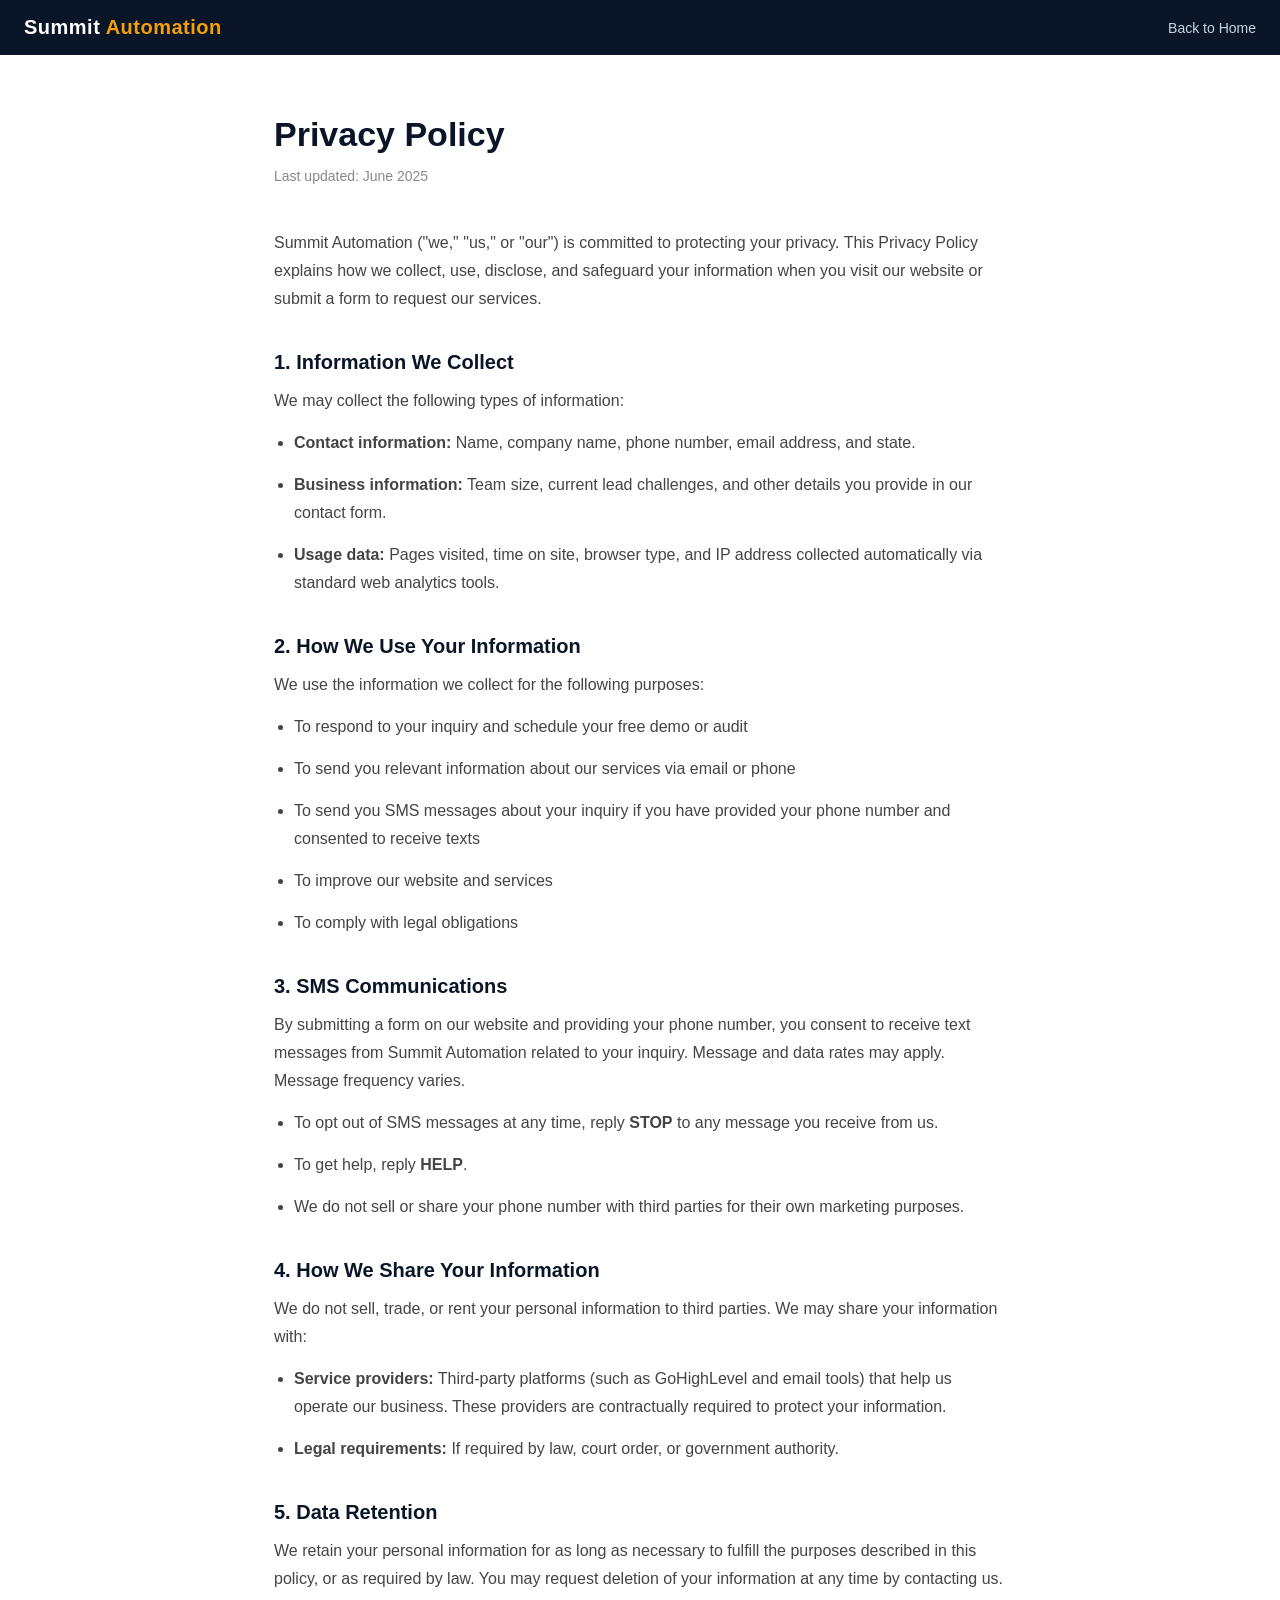
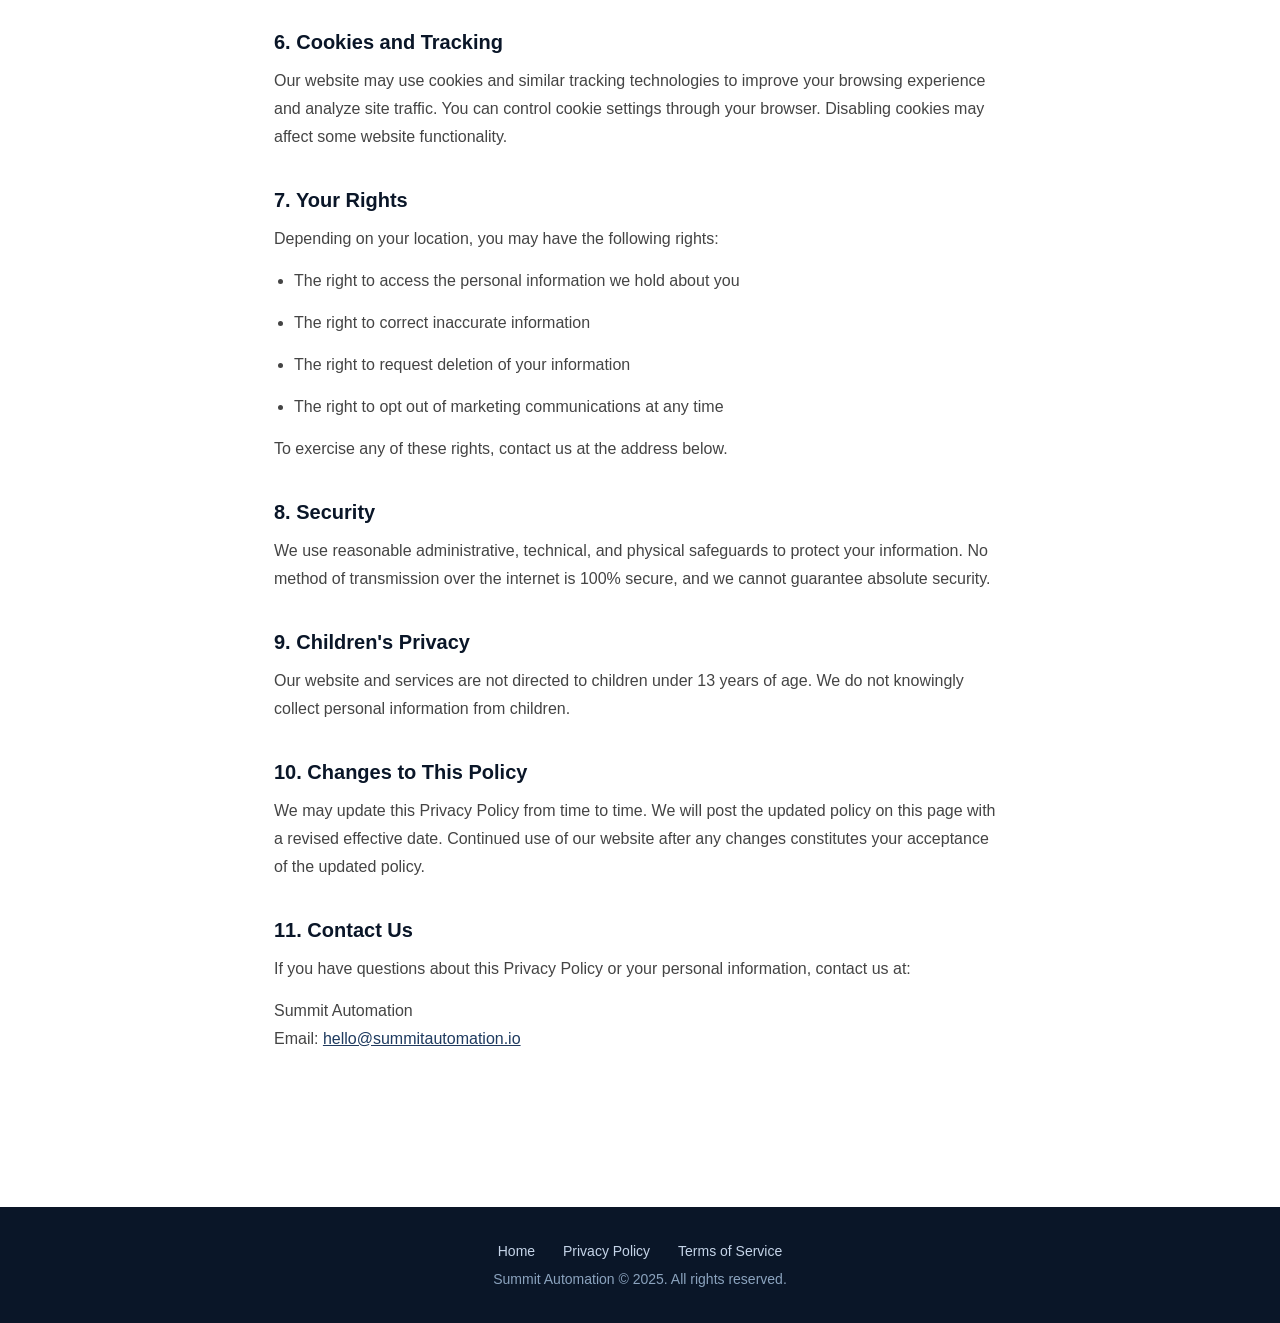
==== docs/privacy-policy.html @ a47a6fb3 "Move website to docs/ for GitHub Pages Extracted inline CSS to docs/styles.css and added docs/script" ====
<!DOCTYPE html>
<html lang="en">
<head>
  <meta charset="UTF-8" />
  <meta name="viewport" content="width=device-width, initial-scale=1.0" />
  <title>Privacy Policy - Summit Automation</title>
  <link rel="stylesheet" href="styles.css" />
</head>
<body>

<nav>
  <span class="logo">Summit <span>Automation</span></span>
  <a href="index.html">Back to Home</a>
</nav>

<div class="content">
  <h1>Privacy Policy</h1>
  <p class="updated">Last updated: June 2025</p>

  <p>Summit Automation ("we," "us," or "our") is committed to protecting your privacy. This Privacy Policy explains how we collect, use, disclose, and safeguard your information when you visit our website or submit a form to request our services.</p>

  <h2>1. Information We Collect</h2>
  <p>We may collect the following types of information:</p>
  <ul>
    <li><strong>Contact information:</strong> Name, company name, phone number, email address, and state.</li>
    <li><strong>Business information:</strong> Team size, current lead challenges, and other details you provide in our contact form.</li>
    <li><strong>Usage data:</strong> Pages visited, time on site, browser type, and IP address collected automatically via standard web analytics tools.</li>
  </ul>

  <h2>2. How We Use Your Information</h2>
  <p>We use the information we collect for the following purposes:</p>
  <ul>
    <li>To respond to your inquiry and schedule your free demo or audit</li>
    <li>To send you relevant information about our services via email or phone</li>
    <li>To send you SMS messages about your inquiry if you have provided your phone number and consented to receive texts</li>
    <li>To improve our website and services</li>
    <li>To comply with legal obligations</li>
  </ul>

  <h2>3. SMS Communications</h2>
  <p>By submitting a form on our website and providing your phone number, you consent to receive text messages from Summit Automation related to your inquiry. Message and data rates may apply. Message frequency varies.</p>
  <ul>
    <li>To opt out of SMS messages at any time, reply <strong>STOP</strong> to any message you receive from us.</li>
    <li>To get help, reply <strong>HELP</strong>.</li>
    <li>We do not sell or share your phone number with third parties for their own marketing purposes.</li>
  </ul>

  <h2>4. How We Share Your Information</h2>
  <p>We do not sell, trade, or rent your personal information to third parties. We may share your information with:</p>
  <ul>
    <li><strong>Service providers:</strong> Third-party platforms (such as GoHighLevel and email tools) that help us operate our business. These providers are contractually required to protect your information.</li>
    <li><strong>Legal requirements:</strong> If required by law, court order, or government authority.</li>
  </ul>

  <h2>5. Data Retention</h2>
  <p>We retain your personal information for as long as necessary to fulfill the purposes described in this policy, or as required by law. You may request deletion of your information at any time by contacting us.</p>

  <h2>6. Cookies and Tracking</h2>
  <p>Our website may use cookies and similar tracking technologies to improve your browsing experience and analyze site traffic. You can control cookie settings through your browser. Disabling cookies may affect some website functionality.</p>

  <h2>7. Your Rights</h2>
  <p>Depending on your location, you may have the following rights:</p>
  <ul>
    <li>The right to access the personal information we hold about you</li>
    <li>The right to correct inaccurate information</li>
    <li>The right to request deletion of your information</li>
    <li>The right to opt out of marketing communications at any time</li>
  </ul>
  <p>To exercise any of these rights, contact us at the address below.</p>

  <h2>8. Security</h2>
  <p>We use reasonable administrative, technical, and physical safeguards to protect your information. No method of transmission over the internet is 100% secure, and we cannot guarantee absolute security.</p>

  <h2>9. Children's Privacy</h2>
  <p>Our website and services are not directed to children under 13 years of age. We do not knowingly collect personal information from children.</p>

  <h2>10. Changes to This Policy</h2>
  <p>We may update this Privacy Policy from time to time. We will post the updated policy on this page with a revised effective date. Continued use of our website after any changes constitutes your acceptance of the updated policy.</p>

  <h2>11. Contact Us</h2>
  <p>If you have questions about this Privacy Policy or your personal information, contact us at:</p>
  <p>
    Summit Automation<br />
    Email: <a href="mailto:hello@summitautomation.io">hello@summitautomation.io</a>
  </p>
</div>

<footer>
  <div class="links">
    <a href="index.html">Home</a>
    <a href="privacy-policy.html">Privacy Policy</a>
    <a href="terms-of-service.html">Terms of Service</a>
  </div>
  <p>Summit Automation &copy; 2025. All rights reserved.</p>
</footer>

<script src="script.js"></script>
</body>
</html>
---- docs/styles.css ----
/* ===========================
   Summit Automation - Styles
   =========================== */

/* Reset */
* {
  box-sizing: border-box;
  margin: 0;
  padding: 0;
}

/* Base */
body {
  font-family: 'Segoe UI', Arial, sans-serif;
  color: #1a1a1a;
  background: #fff;
}

/* ===========================
   Navigation
   =========================== */
nav {
  background: #0a1628;
  padding: 16px 24px;
  display: flex;
  justify-content: space-between;
  align-items: center;
}

nav .logo {
  color: #fff;
  font-size: 20px;
  font-weight: 700;
  letter-spacing: 0.5px;
  text-decoration: none;
}

nav .logo span {
  color: #f59e0b;
}

nav a {
  color: #c5d4e8;
  text-decoration: none;
  font-size: 14px;
}

nav a.nav-cta {
  background: #f59e0b;
  color: #0a1628;
  padding: 10px 20px;
  border-radius: 6px;
  font-weight: 700;
  font-size: 14px;
}

nav a.nav-cta:hover {
  background: #d97706;
}

/* ===========================
   Sections (Index Page)
   =========================== */
section {
  padding: 72px 24px;
}

.container {
  max-width: 900px;
  margin: 0 auto;
}

.section-label {
  text-transform: uppercase;
  letter-spacing: 2px;
  font-size: 12px;
  color: #f59e0b;
  font-weight: 700;
  margin-bottom: 12px;
}

h2 {
  font-size: clamp(24px, 4vw, 38px);
  font-weight: 800;
  line-height: 1.2;
  margin-bottom: 20px;
  color: #0a1628;
}

p.lead {
  font-size: 17px;
  color: #444;
  line-height: 1.7;
  margin-bottom: 16px;
}

/* ===========================
   Hero
   =========================== */
.hero {
  background: linear-gradient(135deg, #0a1628 0%, #1e3a5f 100%);
  color: #fff;
  padding: 80px 24px 90px;
  text-align: center;
}

.hero h1 {
  font-size: clamp(28px, 5vw, 52px);
  font-weight: 800;
  line-height: 1.15;
  margin-bottom: 20px;
  max-width: 800px;
  margin-left: auto;
  margin-right: auto;
}

.hero h1 span {
  color: #f59e0b;
}

.hero p.sub {
  font-size: 18px;
  color: #c5d4e8;
  max-width: 560px;
  margin: 0 auto 36px;
  line-height: 1.6;
}

.btn-primary {
  display: inline-block;
  background: #f59e0b;
  color: #0a1628;
  padding: 16px 36px;
  border-radius: 8px;
  font-size: 18px;
  font-weight: 800;
  text-decoration: none;
  transition: background 0.2s;
}

.btn-primary:hover {
  background: #d97706;
}

.hero .trust {
  margin-top: 28px;
  color: #8ba3be;
  font-size: 14px;
}

/* ===========================
   Problem Section
   =========================== */
.problem {
  background: #f8f9fb;
}

.problem-grid {
  display: grid;
  grid-template-columns: repeat(auto-fit, minmax(220px, 1fr));
  gap: 24px;
  margin-top: 40px;
}

.problem-card {
  background: #fff;
  border: 1px solid #e5e7eb;
  border-radius: 10px;
  padding: 28px 24px;
}

.problem-card .stat {
  font-size: 36px;
  font-weight: 800;
  color: #dc2626;
  margin-bottom: 8px;
}

.problem-card p {
  font-size: 15px;
  color: #555;
  line-height: 1.5;
}

/* ===========================
   How It Works
   =========================== */
.steps {
  counter-reset: step;
}

.step {
  display: flex;
  gap: 20px;
  margin-bottom: 36px;
  align-items: flex-start;
}

.step-num {
  background: #f59e0b;
  color: #0a1628;
  width: 44px;
  height: 44px;
  border-radius: 50%;
  display: flex;
  align-items: center;
  justify-content: center;
  font-weight: 800;
  font-size: 18px;
  flex-shrink: 0;
}

.step-content h3 {
  font-size: 18px;
  font-weight: 700;
  color: #0a1628;
  margin-bottom: 6px;
}

.step-content p {
  font-size: 15px;
  color: #555;
  line-height: 1.6;
}

/* ===========================
   Benefits
   =========================== */
.benefits {
  background: #0a1628;
  color: #fff;
}

.benefits h2 {
  color: #fff;
}

.benefits-grid {
  display: grid;
  grid-template-columns: repeat(auto-fit, minmax(240px, 1fr));
  gap: 24px;
  margin-top: 40px;
}

.benefit {
  background: rgba(255, 255, 255, 0.06);
  border: 1px solid rgba(255, 255, 255, 0.1);
  border-radius: 10px;
  padding: 28px 24px;
}

.benefit .icon {
  font-size: 28px;
  margin-bottom: 12px;
}

.benefit h3 {
  font-size: 17px;
  font-weight: 700;
  margin-bottom: 8px;
  color: #f59e0b;
}

.benefit p {
  font-size: 14px;
  color: #c5d4e8;
  line-height: 1.6;
}

/* ===========================
   Audit Offer
   =========================== */
.audit {
  background: #fff8ed;
  border-top: 3px solid #f59e0b;
  border-bottom: 3px solid #f59e0b;
}

.audit-box {
  background: #fff;
  border: 1px solid #fcd34d;
  border-radius: 12px;
  padding: 40px 36px;
  text-align: center;
  max-width: 640px;
  margin: 0 auto;
}

.audit-box h2 {
  font-size: 28px;
}

.audit-box p {
  font-size: 16px;
  color: #555;
  margin: 16px 0 28px;
  line-height: 1.6;
}

.audit-list {
  text-align: left;
  margin: 0 auto 28px;
  max-width: 420px;
}

.audit-list li {
  padding: 8px 0 8px 24px;
  font-size: 15px;
  color: #333;
  list-style: none;
  position: relative;
}

.audit-list li::before {
  content: "✓";
  color: #16a34a;
  font-weight: 700;
  position: absolute;
  left: 0;
}

/* ===========================
   Demo / Contact Form
   =========================== */
.demo {
  background: #f8f9fb;
}

form {
  max-width: 540px;
  margin: 40px auto 0;
}

.form-row {
  display: grid;
  grid-template-columns: 1fr 1fr;
  gap: 16px;
  margin-bottom: 16px;
}

input,
select,
textarea {
  width: 100%;
  padding: 13px 16px;
  border: 1px solid #d1d5db;
  border-radius: 8px;
  font-size: 15px;
  color: #1a1a1a;
  background: #fff;
  font-family: inherit;
}

input:focus,
select:focus,
textarea:focus {
  outline: 2px solid #f59e0b;
  border-color: transparent;
}

textarea {
  min-height: 100px;
  resize: vertical;
  margin-bottom: 0;
}

.field-mb {
  margin-bottom: 16px;
}

.consent {
  font-size: 12px;
  color: #777;
  line-height: 1.6;
  margin: 16px 0 20px;
}

.consent a {
  color: #1e3a5f;
}

button[type="submit"] {
  width: 100%;
  background: #f59e0b;
  color: #0a1628;
  padding: 15px;
  border: none;
  border-radius: 8px;
  font-size: 17px;
  font-weight: 800;
  cursor: pointer;
  font-family: inherit;
  transition: background 0.2s;
}

button[type="submit"]:hover {
  background: #d97706;
}

/* Form success message */
.form-success {
  display: none;
  background: #f0fdf4;
  border: 1px solid #bbf7d0;
  border-radius: 10px;
  padding: 32px 24px;
  text-align: center;
  max-width: 540px;
  margin: 40px auto 0;
}

.form-success h3 {
  font-size: 22px;
  font-weight: 800;
  color: #15803d;
  margin-bottom: 10px;
}

.form-success p {
  font-size: 16px;
  color: #166534;
  line-height: 1.6;
}

/* ===========================
   Footer
   =========================== */
footer {
  background: #0a1628;
  color: #8ba3be;
  padding: 36px 24px;
  text-align: center;
  font-size: 14px;
}

footer .links {
  margin-bottom: 12px;
}

footer a {
  color: #c5d4e8;
  text-decoration: none;
  margin: 0 12px;
}

footer a:hover {
  color: #f59e0b;
}

/* ===========================
   Legal Pages
   =========================== */
.content {
  max-width: 780px;
  margin: 60px auto;
  padding: 0 24px 80px;
}

.content h1 {
  font-size: 34px;
  font-weight: 800;
  color: #0a1628;
  margin-bottom: 10px;
}

.content .updated {
  font-size: 14px;
  color: #888;
  margin-bottom: 40px;
}

.content h2 {
  font-size: 20px;
  font-weight: 700;
  color: #0a1628;
  margin: 36px 0 12px;
  line-height: 1.3;
}

.content p,
.content li {
  font-size: 16px;
  color: #444;
  line-height: 1.75;
  margin-bottom: 14px;
}

.content ul {
  padding-left: 20px;
  margin-bottom: 14px;
}

.content a {
  color: #1e3a5f;
}

/* ===========================
   Responsive
   =========================== */
@media (max-width: 600px) {
  .form-row {
    grid-template-columns: 1fr;
  }

  .audit-box {
    padding: 28px 20px;
  }
}
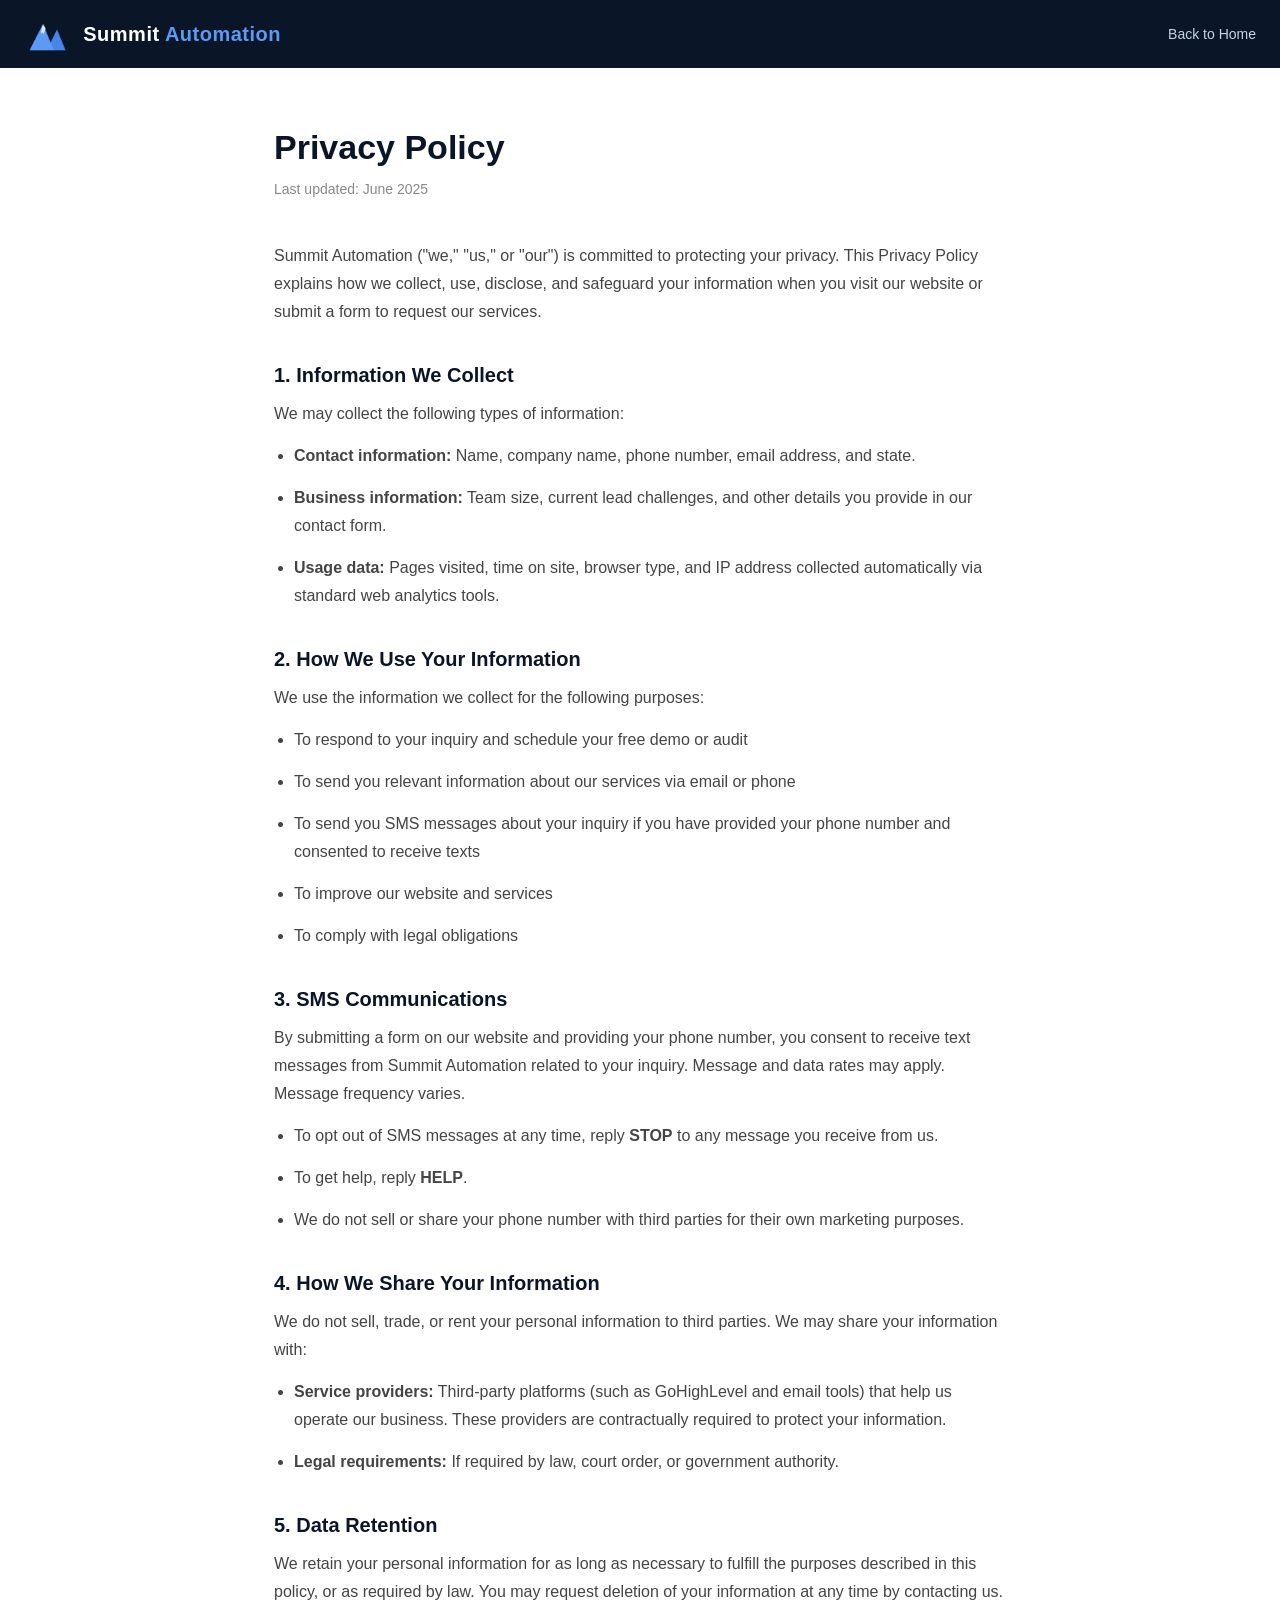
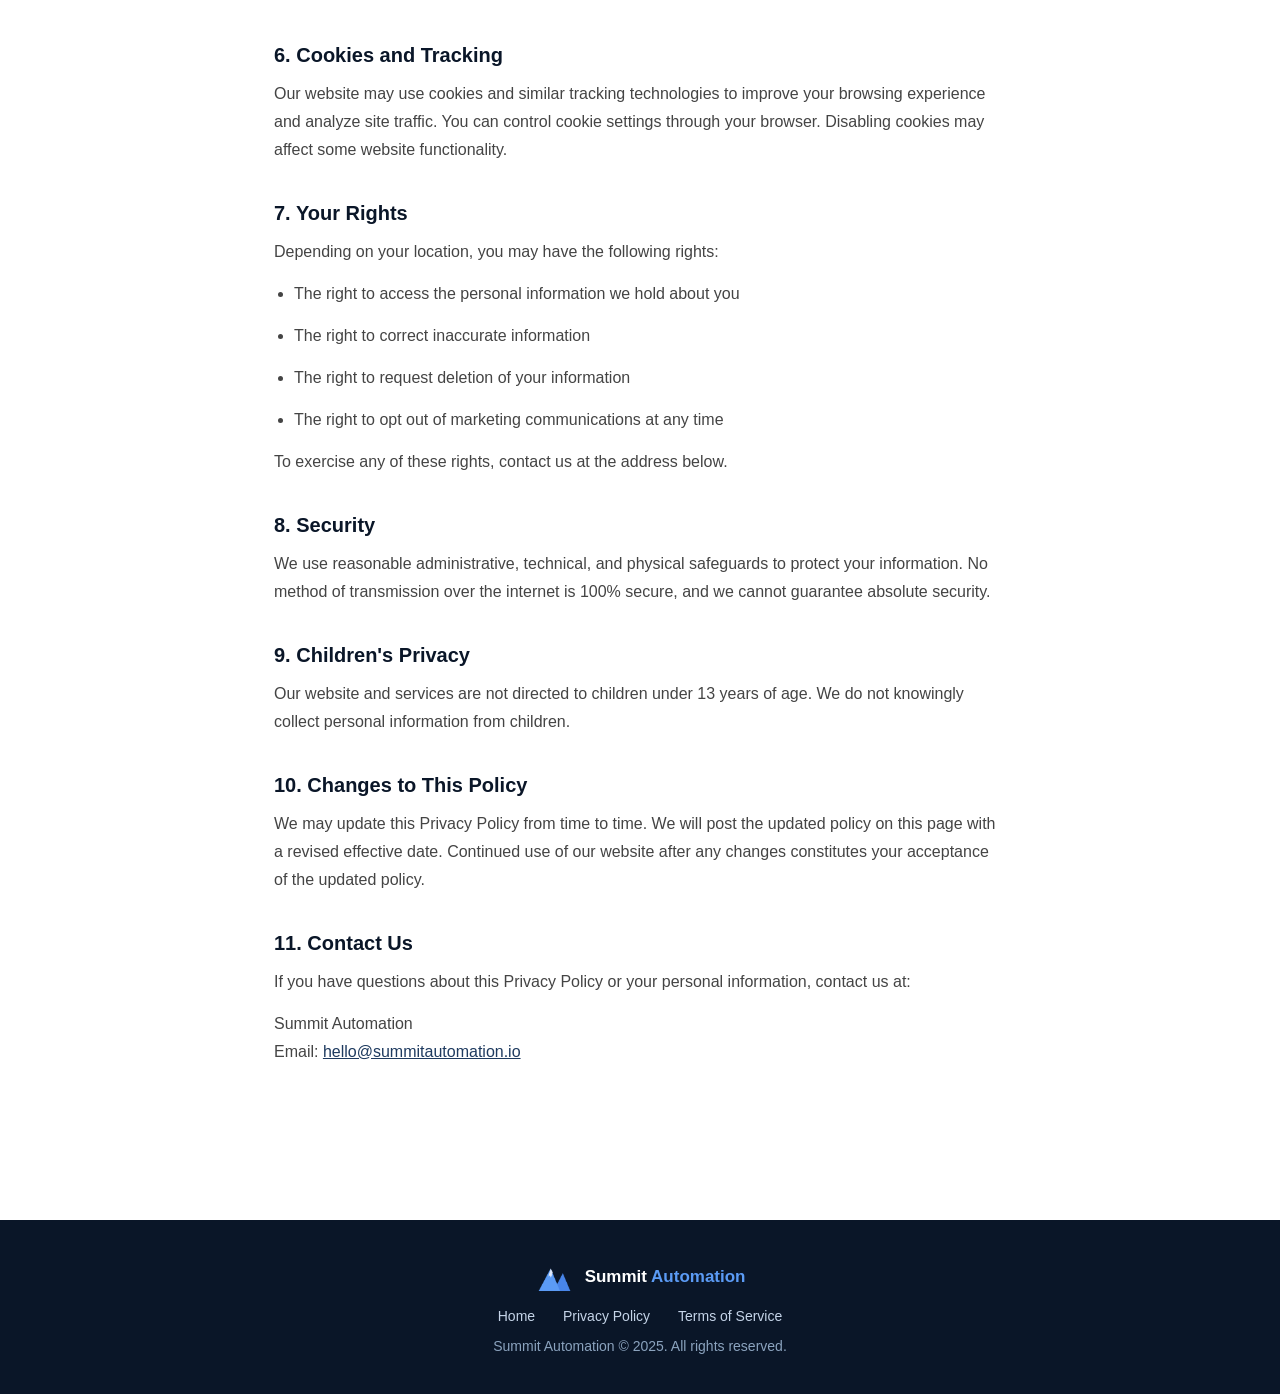
==== commit 3d721a47: "Add logo to nav, footer & favicon; rebrand accent from amber to blue - Add mountain logo mark (PNG +" ====
--- a/docs/privacy-policy.html
+++ b/docs/privacy-policy.html
@@ -4,12 +4,22 @@
   <meta charset="UTF-8" />
   <meta name="viewport" content="width=device-width, initial-scale=1.0" />
   <title>Privacy Policy - Summit Automation</title>
+  <meta name="description" content="Privacy Policy for Summit Automation — how we collect, use, and protect your information." />
   <link rel="stylesheet" href="styles.css" />
+  <link rel="icon" href="assets/favicon.svg" type="image/svg+xml" />
+  <link rel="icon" type="image/png" sizes="32x32" href="assets/favicon-32x32.png" />
+  <link rel="icon" type="image/png" sizes="16x16" href="assets/favicon-16x16.png" />
+  <link rel="apple-touch-icon" href="assets/apple-touch-icon.png" />
+  <link rel="shortcut icon" href="assets/favicon.ico" />
+  <meta name="theme-color" content="#0a1628" />
 </head>
 <body>
 
 <nav>
-  <span class="logo">Summit <span>Automation</span></span>
+  <a class="brand" href="index.html">
+    <img class="brand-logo" src="assets/logo.png" width="47" height="40" alt="" />
+    <span class="brand-name">Summit <span>Automation</span></span>
+  </a>
   <a href="index.html">Back to Home</a>
 </nav>
 
@@ -86,6 +96,10 @@
 </div>
 
 <footer>
+  <a class="footer-brand" href="index.html">
+    <img src="assets/logo.png" width="40" height="34" alt="" />
+    <span>Summit <span>Automation</span></span>
+  </a>
   <div class="links">
     <a href="index.html">Home</a>
     <a href="privacy-policy.html">Privacy Policy</a>
@@ -95,5 +109,6 @@
 </footer>
 
 <script src="script.js"></script>
+<script src="https://widgets.leadconnectorhq.com/loader.js" data-resources-url="https://widgets.leadconnectorhq.com/chat-widget/loader.js" data-widget-id="6a331e4181870ee2fd4f20d4" data-source="WEB_USER"></script>
 </body>
 </html>
--- a/docs/styles.css
+++ b/docs/styles.css
@@ -21,22 +21,38 @@
    =========================== */
 nav {
   background: #0a1628;
-  padding: 16px 24px;
+  padding: 14px 24px;
   display: flex;
   justify-content: space-between;
   align-items: center;
-}
-
-nav .logo {
+  gap: 16px;
+}
+
+/* Brand: clickable logo + wordmark, links to homepage */
+.brand {
+  display: inline-flex;
+  align-items: center;
+  gap: 12px;
+  text-decoration: none;
+  line-height: 1;
+}
+
+.brand-logo {
+  height: 40px;
+  width: auto;          /* preserve aspect ratio — never distort */
+  display: block;
+}
+
+.brand-name {
   color: #fff;
   font-size: 20px;
   font-weight: 700;
   letter-spacing: 0.5px;
-  text-decoration: none;
-}
-
-nav .logo span {
-  color: #f59e0b;
+  white-space: nowrap;
+}
+
+.brand-name span {
+  color: #5b9bf5;
 }
 
 nav a {
@@ -46,16 +62,18 @@
 }
 
 nav a.nav-cta {
-  background: #f59e0b;
-  color: #0a1628;
+  background: #2563eb;
+  color: #fff;
   padding: 10px 20px;
   border-radius: 6px;
   font-weight: 700;
   font-size: 14px;
+  white-space: nowrap;
+  transition: background 0.2s;
 }
 
 nav a.nav-cta:hover {
-  background: #d97706;
+  background: #1d4ed8;
 }
 
 /* ===========================
@@ -74,7 +92,7 @@
   text-transform: uppercase;
   letter-spacing: 2px;
   font-size: 12px;
-  color: #f59e0b;
+  color: #2563eb;
   font-weight: 700;
   margin-bottom: 12px;
 }
@@ -115,7 +133,7 @@
 }
 
 .hero h1 span {
-  color: #f59e0b;
+  color: #5b9bf5;
 }
 
 .hero p.sub {
@@ -128,8 +146,8 @@
 
 .btn-primary {
   display: inline-block;
-  background: #f59e0b;
-  color: #0a1628;
+  background: #2563eb;
+  color: #fff;
   padding: 16px 36px;
   border-radius: 8px;
   font-size: 18px;
@@ -139,7 +157,7 @@
 }
 
 .btn-primary:hover {
-  background: #d97706;
+  background: #1d4ed8;
 }
 
 .hero .trust {
@@ -197,8 +215,8 @@
 }
 
 .step-num {
-  background: #f59e0b;
-  color: #0a1628;
+  background: #2563eb;
+  color: #fff;
   width: 44px;
   height: 44px;
   border-radius: 50%;
@@ -235,6 +253,11 @@
   color: #fff;
 }
 
+/* Brighter label so it stays legible on the dark section */
+.benefits .section-label {
+  color: #5b9bf5;
+}
+
 .benefits-grid {
   display: grid;
   grid-template-columns: repeat(auto-fit, minmax(240px, 1fr));
@@ -258,7 +281,7 @@
   font-size: 17px;
   font-weight: 700;
   margin-bottom: 8px;
-  color: #f59e0b;
+  color: #5b9bf5;
 }
 
 .benefit p {
@@ -271,14 +294,14 @@
    Audit Offer
    =========================== */
 .audit {
-  background: #fff8ed;
-  border-top: 3px solid #f59e0b;
-  border-bottom: 3px solid #f59e0b;
+  background: #eff5ff;
+  border-top: 3px solid #2563eb;
+  border-bottom: 3px solid #2563eb;
 }
 
 .audit-box {
   background: #fff;
-  border: 1px solid #fcd34d;
+  border: 1px solid #bfdbfe;
   border-radius: 12px;
   padding: 40px 36px;
   text-align: center;
@@ -354,7 +377,7 @@
 input:focus,
 select:focus,
 textarea:focus {
-  outline: 2px solid #f59e0b;
+  outline: 2px solid #2563eb;
   border-color: transparent;
 }
 
@@ -381,8 +404,8 @@
 
 button[type="submit"] {
   width: 100%;
-  background: #f59e0b;
-  color: #0a1628;
+  background: #2563eb;
+  color: #fff;
   padding: 15px;
   border: none;
   border-radius: 8px;
@@ -394,7 +417,7 @@
 }
 
 button[type="submit"]:hover {
-  background: #d97706;
+  background: #1d4ed8;
 }
 
 /* Form success message */
@@ -428,13 +451,38 @@
 footer {
   background: #0a1628;
   color: #8ba3be;
-  padding: 36px 24px;
+  padding: 40px 24px;
   text-align: center;
   font-size: 14px;
+  display: flex;
+  flex-direction: column;
+  align-items: center;
+  gap: 14px;
+}
+
+/* Footer brand: logo + wordmark, links to homepage */
+.footer-brand {
+  display: inline-flex;
+  align-items: center;
+  gap: 10px;
+  text-decoration: none;
+  color: #fff;
+  font-size: 17px;
+  font-weight: 700;
+}
+
+.footer-brand img {
+  height: 34px;
+  width: auto;          /* preserve aspect ratio — never distort */
+  display: block;
+}
+
+.footer-brand span span {
+  color: #5b9bf5;
 }
 
 footer .links {
-  margin-bottom: 12px;
+  margin-bottom: 0;
 }
 
 footer a {
@@ -444,7 +492,11 @@
 }
 
 footer a:hover {
-  color: #f59e0b;
+  color: #5b9bf5;
+}
+
+footer p {
+  margin: 0;
 }
 
 /* ===========================
@@ -498,6 +550,24 @@
    Responsive
    =========================== */
 @media (max-width: 600px) {
+  nav {
+    padding: 12px 16px;
+    gap: 10px;
+  }
+
+  .brand-logo {
+    height: 34px;
+  }
+
+  .brand-name {
+    font-size: 17px;
+  }
+
+  nav a.nav-cta {
+    padding: 9px 14px;
+    font-size: 13px;
+  }
+
   .form-row {
     grid-template-columns: 1fr;
   }
@@ -506,3 +576,17 @@
     padding: 28px 20px;
   }
 }
+
+@media (max-width: 380px) {
+  .brand-name {
+    font-size: 15px;
+  }
+
+  .brand-logo {
+    height: 30px;
+  }
+
+  nav a.nav-cta {
+    padding: 8px 12px;
+  }
+}
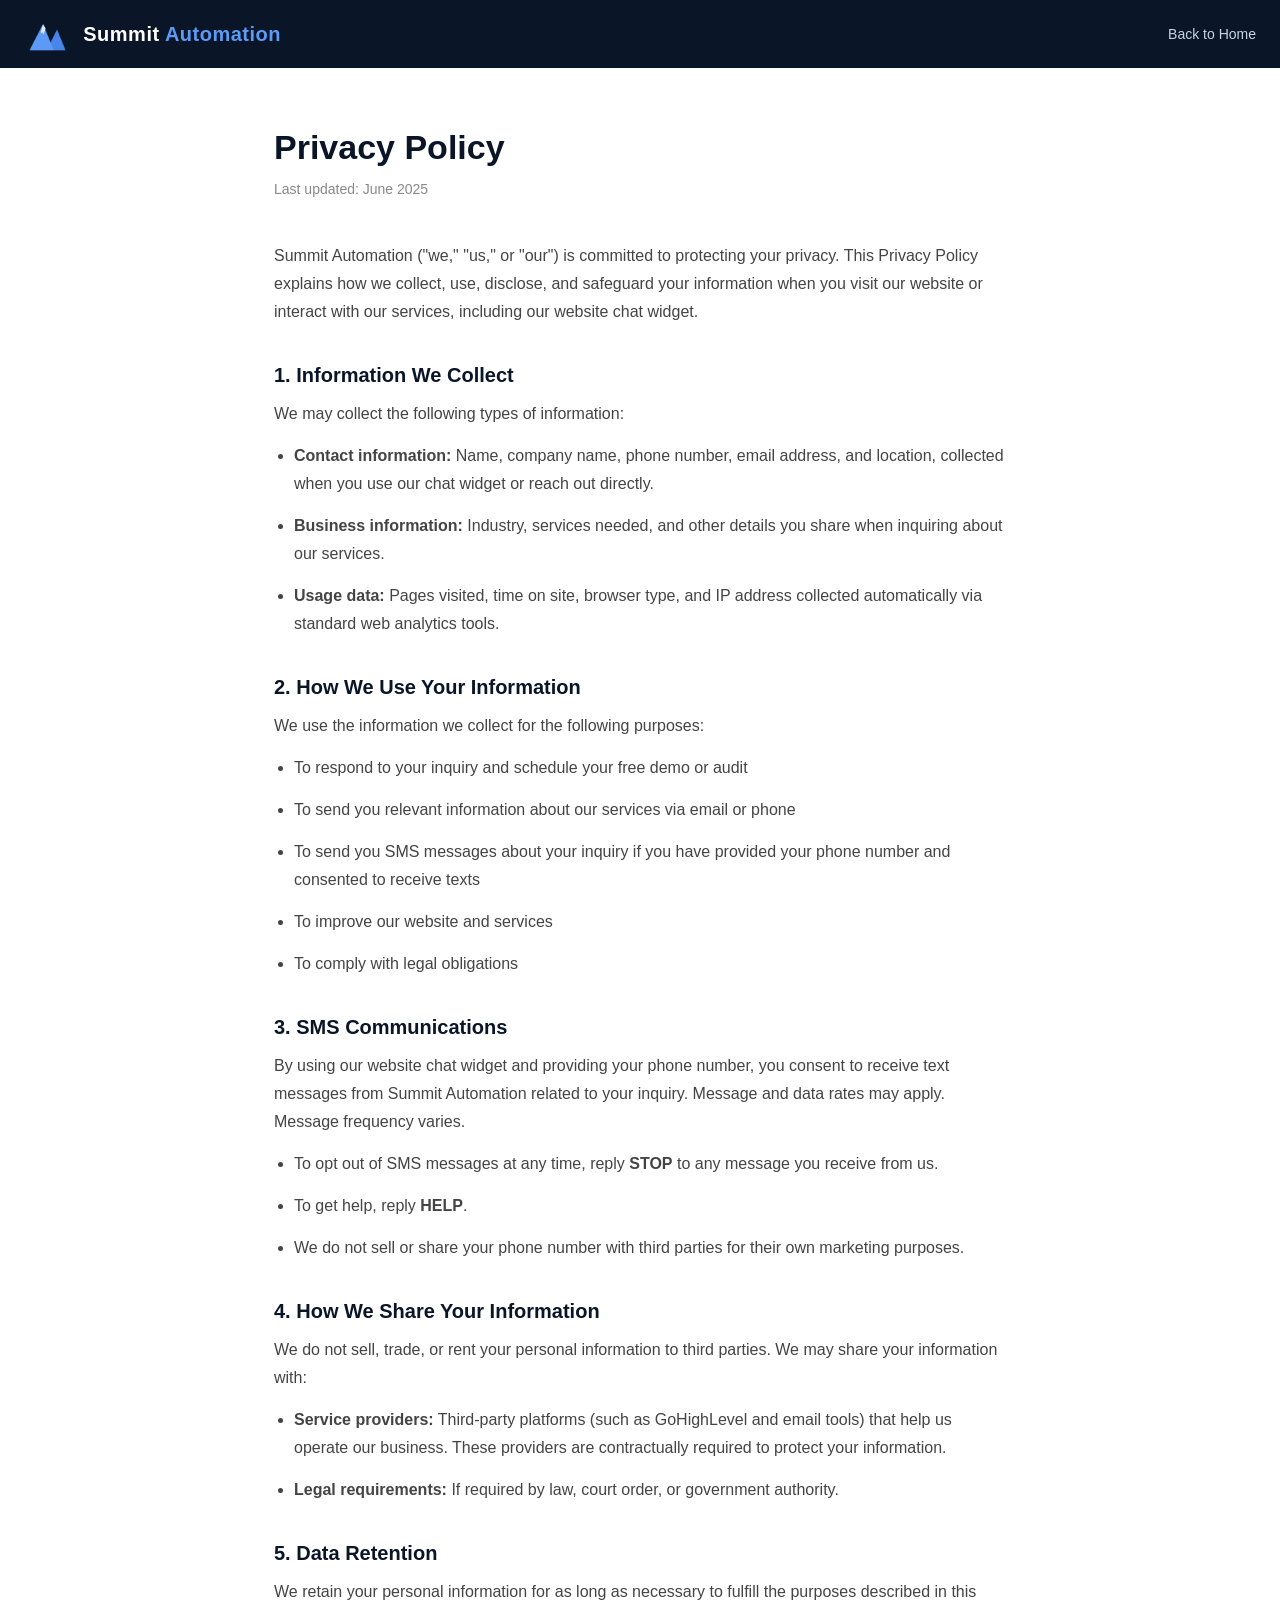
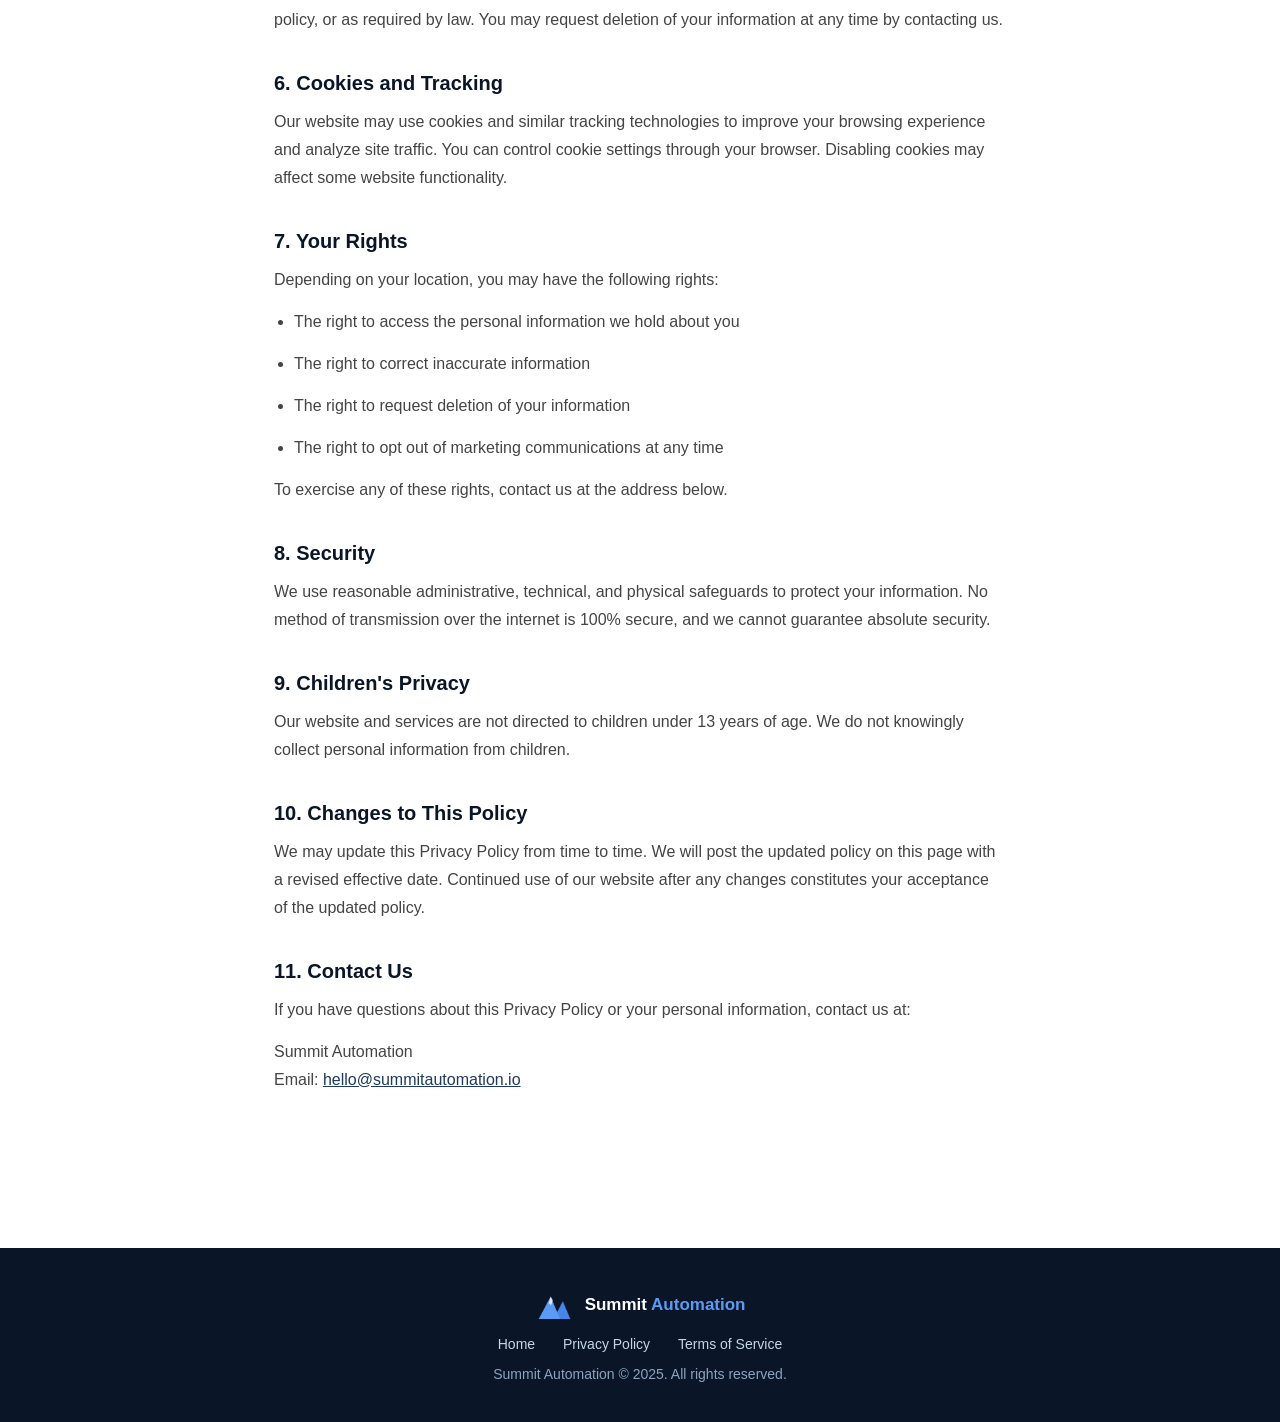
==== commit d8a9e1ee: "Expand Summit Automation from roofing-only to all local service businesses Updated all website, AI a" ====
--- a/docs/privacy-policy.html
+++ b/docs/privacy-policy.html
@@ -27,13 +27,13 @@
   <h1>Privacy Policy</h1>
   <p class="updated">Last updated: June 2025</p>
 
-  <p>Summit Automation ("we," "us," or "our") is committed to protecting your privacy. This Privacy Policy explains how we collect, use, disclose, and safeguard your information when you visit our website or submit a form to request our services.</p>
+  <p>Summit Automation ("we," "us," or "our") is committed to protecting your privacy. This Privacy Policy explains how we collect, use, disclose, and safeguard your information when you visit our website or interact with our services, including our website chat widget.</p>
 
   <h2>1. Information We Collect</h2>
   <p>We may collect the following types of information:</p>
   <ul>
-    <li><strong>Contact information:</strong> Name, company name, phone number, email address, and state.</li>
-    <li><strong>Business information:</strong> Team size, current lead challenges, and other details you provide in our contact form.</li>
+    <li><strong>Contact information:</strong> Name, company name, phone number, email address, and location, collected when you use our chat widget or reach out directly.</li>
+    <li><strong>Business information:</strong> Industry, services needed, and other details you share when inquiring about our services.</li>
     <li><strong>Usage data:</strong> Pages visited, time on site, browser type, and IP address collected automatically via standard web analytics tools.</li>
   </ul>
 
@@ -48,7 +48,7 @@
   </ul>
 
   <h2>3. SMS Communications</h2>
-  <p>By submitting a form on our website and providing your phone number, you consent to receive text messages from Summit Automation related to your inquiry. Message and data rates may apply. Message frequency varies.</p>
+  <p>By using our website chat widget and providing your phone number, you consent to receive text messages from Summit Automation related to your inquiry. Message and data rates may apply. Message frequency varies.</p>
   <ul>
     <li>To opt out of SMS messages at any time, reply <strong>STOP</strong> to any message you receive from us.</li>
     <li>To get help, reply <strong>HELP</strong>.</li>
